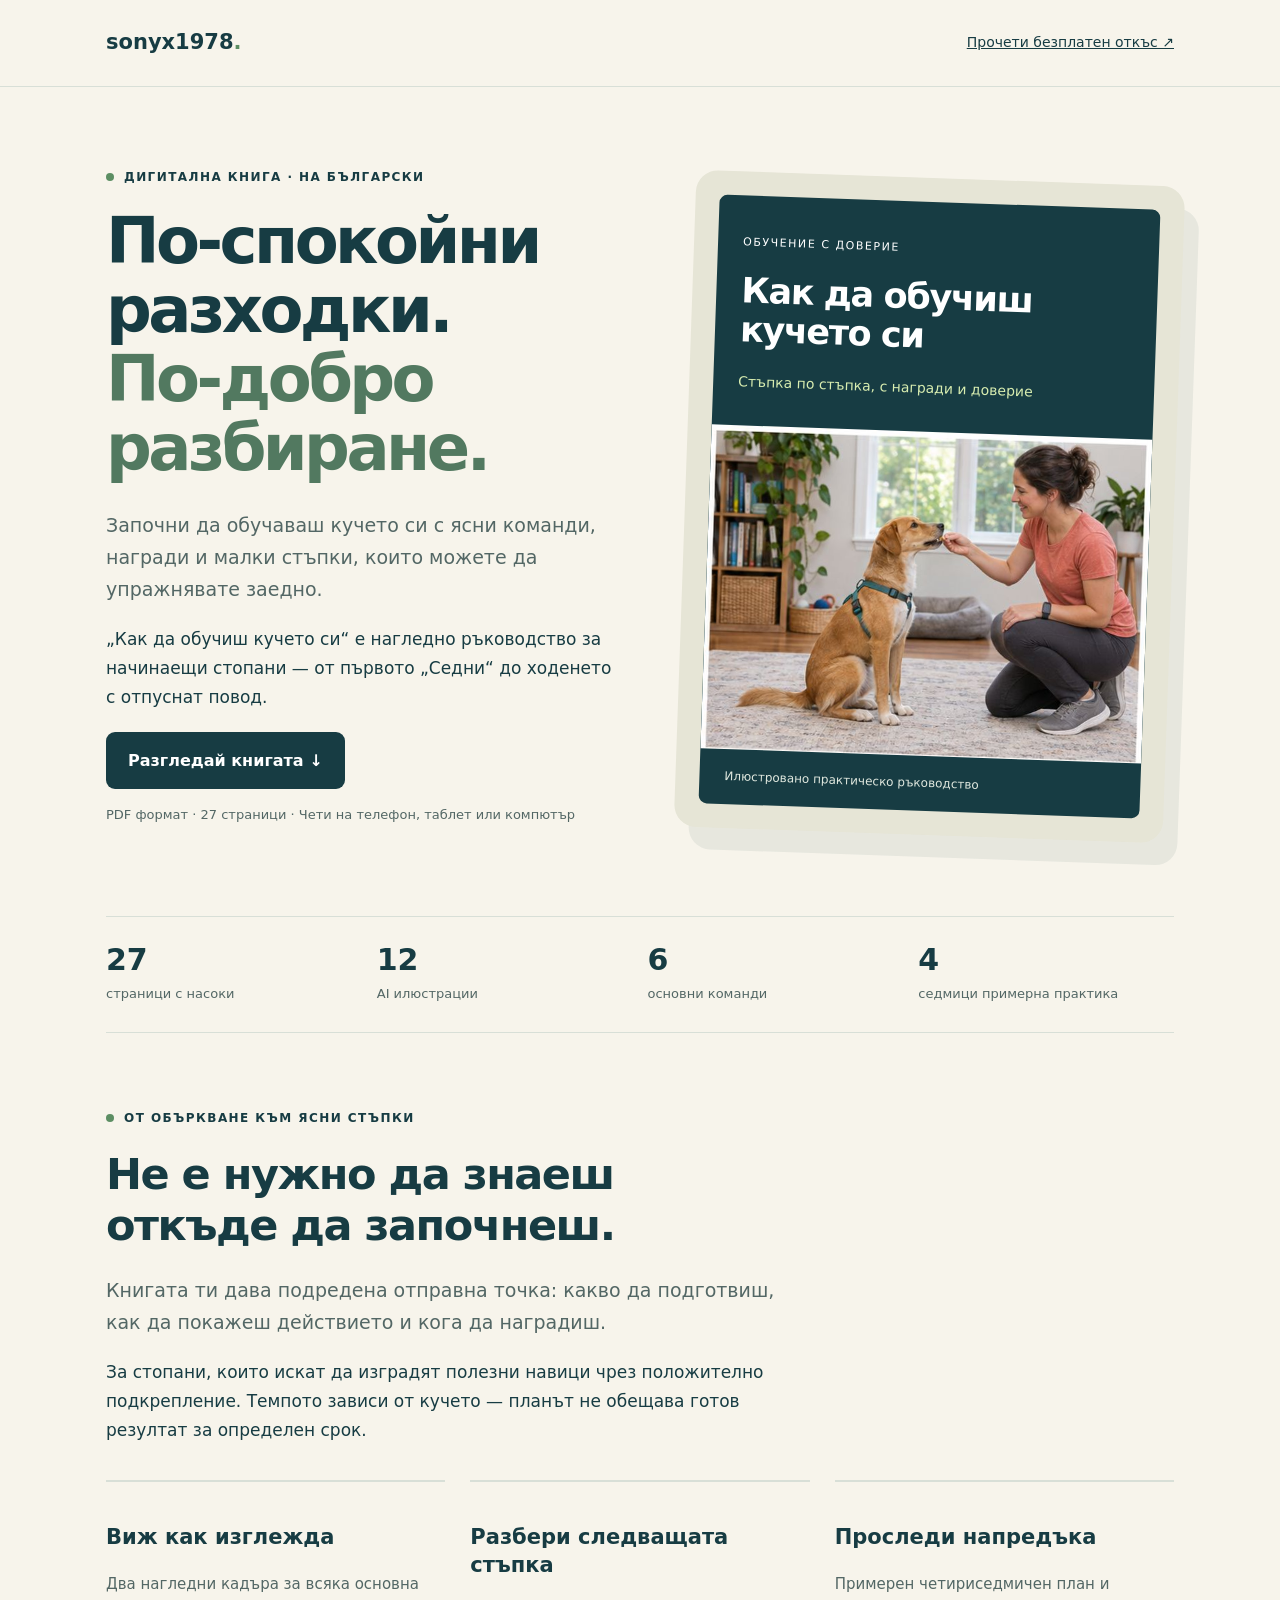
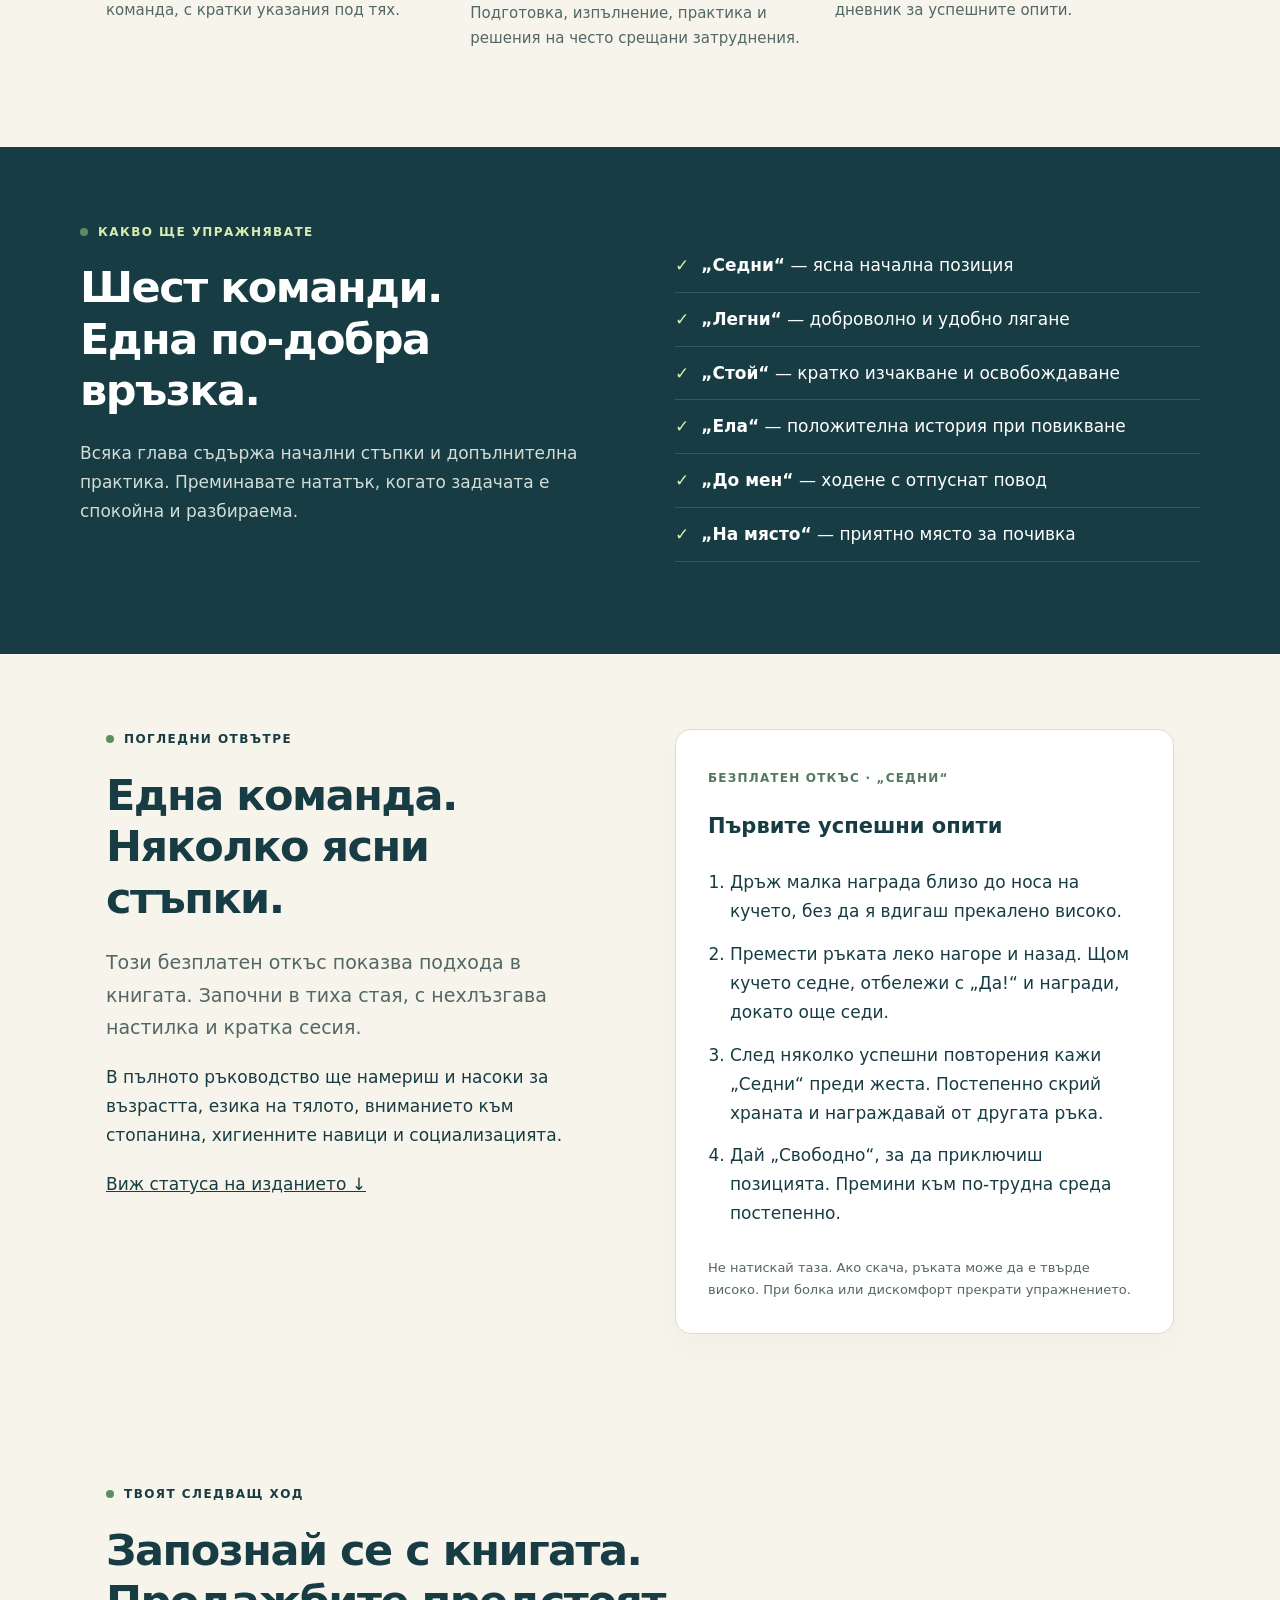
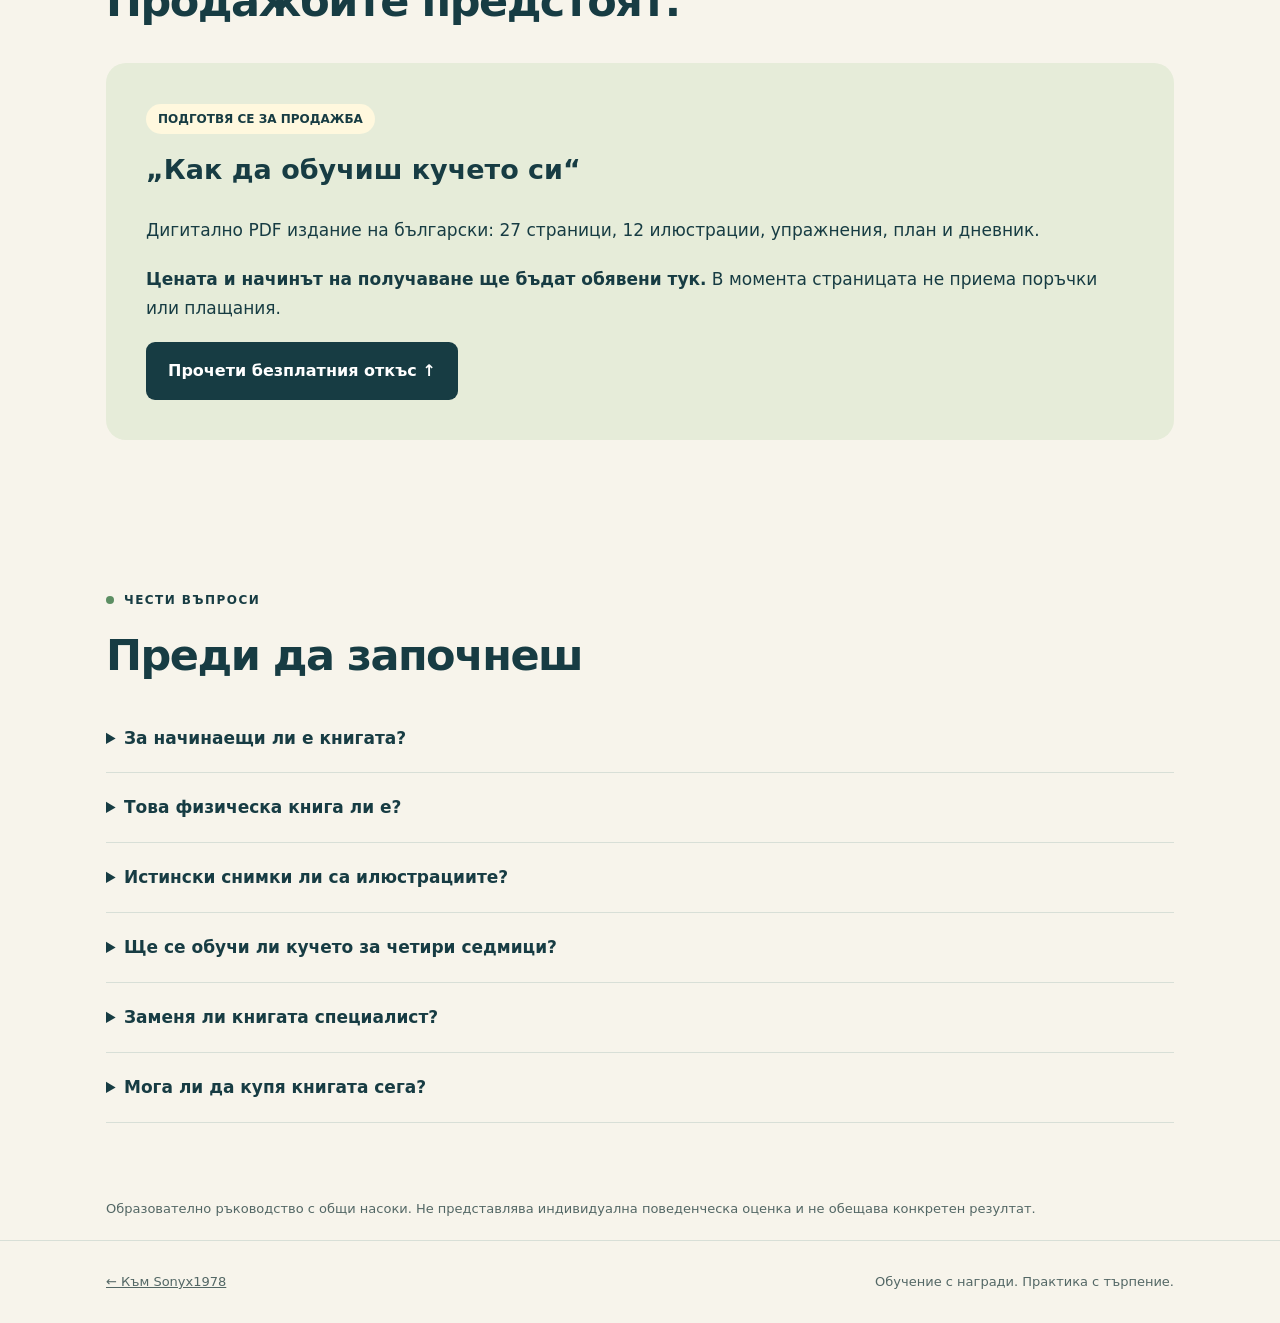
==== kniga-kuche.html @ 581e30d5 "Add illustrated dog-training book landing page with free excerpt" ====
<!doctype html>
<html lang="bg"><head><meta charset="utf-8"><meta name="viewport" content="width=device-width,initial-scale=1"><title>Как да обучиш кучето си | Sonyx1978</title><meta name="description" content="Илюстрована дигитална книга на български: 6 основни команди, 12 нагледни илюстрации и план за практика. Разгледай безплатен откъс."><meta name="theme-color" content="#173c43"><link rel="icon" href="./favicon.svg"><style>
:root{--ink:#173c43;--paper:#f7f4eb;--muted:#536765;--line:#d8dfd7;--accent:#d8edb0}*{box-sizing:border-box}html{scroll-behavior:smooth;scroll-padding-top:30px}body{margin:0;background:var(--paper);color:var(--ink);font:17px/1.7 system-ui,-apple-system,sans-serif}a{color:inherit}.wrap{max-width:1120px;margin:auto;padding:0 26px}header{padding:25px 0;border-bottom:1px solid var(--line)}nav{display:flex;align-items:center;justify-content:space-between;gap:20px}.brand{text-decoration:none;font-weight:800;font-size:21px}.navlink{font-size:14px}.hero{display:grid;grid-template-columns:1.05fr 1fr;align-items:center;gap:65px;padding:80px 0 70px}.eyebrow{font-size:12px;font-weight:750;letter-spacing:.12em;text-transform:uppercase}.eyebrow:before{content:'';display:inline-block;background:#5c8e63;width:8px;height:8px;border-radius:50%;margin-right:10px}h1{font-size:clamp(40px,5.4vw,64px);line-height:1.08;letter-spacing:-.055em;margin:20px 0 25px}h1 em{font-style:normal;color:#527960}h2{font-size:clamp(29px,3.5vw,43px);line-height:1.2;letter-spacing:-.035em;margin:12px 0 22px}h3{font-size:21px;line-height:1.35}p{margin:0 0 20px}.lead{font-size:19px;color:var(--muted)}.button{display:inline-flex;padding:15px 22px;background:var(--ink);color:white;border-radius:9px;font-weight:700;text-decoration:none;border:0;font-size:16px;cursor:pointer}.button:focus-visible,a:focus-visible,summary:focus-visible{outline:3px solid #d99d47;outline-offset:5px}.quiet{font-size:13px;color:var(--muted);margin-top:15px}.book{background:#e6e5d6;padding:24px;border-radius:22px;transform:rotate(2deg);box-shadow:15px 22px 0 #173c4312}.book-inner{border-radius:8px;overflow:hidden;background:#173c43;color:white}.cover-top{padding:30px 25px}.cover-top span{font-size:11px;letter-spacing:.14em}.cover-top strong{display:block;font-size:35px;letter-spacing:-.04em;line-height:1.12;margin:17px 0}.cover-top small{color:#d8edb0;font-size:14px}.book img{display:block;width:100%;height:auto}.cover-bottom{padding:17px 25px;font-size:12px;color:#e0e8df}.stats{display:grid;grid-template-columns:repeat(4,1fr);border-top:1px solid var(--line);border-bottom:1px solid var(--line);padding:25px 0;gap:15px}.stats strong{font-size:30px;display:block;line-height:1.2}.stats span{font-size:13px;color:var(--muted)}section.content{padding:75px 0}.intro{max-width:700px}.grid{display:grid;grid-template-columns:repeat(3,1fr);gap:25px;margin-top:35px}.item{border-top:2px solid var(--line);padding-top:20px}.item small{font-size:12px;color:#527960}.item p{font-size:15px;color:var(--muted)}.dark{background:var(--ink);color:white}.dark .eyebrow{color:var(--accent)}.dark p{color:#d2ddd7}.split{display:grid;grid-template-columns:1fr 1fr;gap:70px;align-items:start}.check{list-style:none;padding:0}.check li{padding:12px 0;border-bottom:1px solid #ffffff25}.check li:before{content:'✓';margin-right:12px;color:var(--accent)}.excerpt{background:white;border:1px solid var(--line);border-radius:16px;padding:32px;box-shadow:0 15px 35px #173c4308}.excerpt .label{color:#527960;font-size:12px;letter-spacing:.1em;font-weight:750}.excerpt ol{padding-left:22px}.excerpt li{padding:7px 0}.excerpt footer{font-size:13px;color:var(--muted);margin-top:22px}.purchase{background:#e6ecd9;border-radius:20px;padding:40px;margin-top:35px}.purchase h3{font-size:27px;margin-top:0}.status{display:inline-block;background:#fff8de;padding:5px 12px;border-radius:99px;font-size:12px;font-weight:700;margin-bottom:18px}.faq details{padding:20px 0;border-bottom:1px solid var(--line)}summary{cursor:pointer;font-weight:700}.faq details p{margin-top:15px;font-size:15px;color:var(--muted)}.sitefooter{padding:30px 0;border-top:1px solid var(--line);font-size:13px;color:var(--muted)}.sitefooter div{display:flex;justify-content:space-between;gap:24px}.note{font-size:13px;color:var(--muted)}@media(max-width:760px){.hero{grid-template-columns:1fr;padding:45px 0;gap:40px}.book{max-width:440px;margin:auto;transform:none}.stats{grid-template-columns:repeat(2,1fr);row-gap:25px}.grid{grid-template-columns:1fr 1fr}.split{grid-template-columns:1fr;gap:30px}section.content{padding:48px 0}.purchase,.excerpt{padding:25px}.sitefooter div{display:block}.navlink{font-size:12px}}@media(max-width:420px){.grid{grid-template-columns:1fr}.wrap{padding:0 20px}}@media(prefers-reduced-motion:reduce){html{scroll-behavior:auto}}
</style></head><body><header><nav class="wrap"><a class="brand" href="./">sonyx1978<span style="color:#5c8e63">.</span></a><a class="navlink" href="#otkas">Прочети безплатен откъс ↗</a></nav></header>
<main><div class="wrap"><section class="hero"><div><p class="eyebrow">Дигитална книга · на български</p><h1>По-спокойни разходки.<br><em>По-добро разбиране.</em></h1><p class="lead">Започни да обучаваш кучето си с ясни команди, награди и малки стъпки, които можете да упражнявате заедно.</p><p>„Как да обучиш кучето си“ е нагледно ръководство за начинаещи стопани — от първото „Седни“ до ходенето с отпуснат повод.</p><a class="button" href="#otkas">Разгледай книгата ↓</a><p class="quiet">PDF формат · 27 страници · Чети на телефон, таблет или компютър</p></div><div class="book"><div class="book-inner"><div class="cover-top"><span>ОБУЧЕНИЕ С ДОВЕРИЕ</span><strong>Как да обучиш<br>кучето си</strong><small>Стъпка по стъпка, с награди и доверие</small></div><img src="[data-uri]" alt="Фотореалистична AI илюстрация: стопанка награждава спокойно седнало куче" width="640" height="470"><div class="cover-bottom">Илюстровано практическо ръководство</div></div></div></section>
<div class="stats" aria-label="Какво съдържа книгата"><div><strong>27</strong><span>страници с насоки</span></div><div><strong>12</strong><span>AI илюстрации</span></div><div><strong>6</strong><span>основни команди</span></div><div><strong>4</strong><span>седмици примерна практика</span></div></div>
<section class="content"><div class="intro"><p class="eyebrow">От объркване към ясни стъпки</p><h2>Не е нужно да знаеш<br>откъде да започнеш.</h2><p class="lead">Книгата ти дава подредена отправна точка: какво да подготвиш, как да покажеш действието и кога да наградиш.</p><p>За стопани, които искат да изградят полезни навици чрез положително подкрепление. Темпото зависи от кучето — планът не обещава готов резултат за определен срок.</p></div><div class="grid"><div class="item"><h3>Виж как изглежда</h3><p>Два нагледни кадъра за всяка основна команда, с кратки указания под тях.</p></div><div class="item"><h3>Разбери следващата стъпка</h3><p>Подготовка, изпълнение, практика и решения на често срещани затруднения.</p></div><div class="item"><h3>Проследи напредъка</h3><p>Примерен четириседмичен план и дневник за успешните опити.</p></div></div></section></div>
<div class="dark"><section class="content wrap split"><div><p class="eyebrow">Какво ще упражнявате</p><h2>Шест команди.<br>Една по-добра връзка.</h2><p>Всяка глава съдържа начални стъпки и допълнителна практика. Преминавате нататък, когато задачата е спокойна и разбираема.</p></div><ul class="check"><li><strong>„Седни“</strong> — ясна начална позиция</li><li><strong>„Легни“</strong> — доброволно и удобно лягане</li><li><strong>„Стой“</strong> — кратко изчакване и освобождаване</li><li><strong>„Ела“</strong> — положителна история при повикване</li><li><strong>„До мен“</strong> — ходене с отпуснат повод</li><li><strong>„На място“</strong> — приятно място за почивка</li></ul></section></div>
<div class="wrap"><section class="content split" id="otkas"><div><p class="eyebrow">Погледни отвътре</p><h2>Една команда.<br>Няколко ясни стъпки.</h2><p class="lead">Този безплатен откъс показва подхода в книгата. Започни в тиха стая, с нехлъзгава настилка и кратка сесия.</p><p>В пълното ръководство ще намериш и насоки за възрастта, езика на тялото, вниманието към стопанина, хигиенните навици и социализацията.</p><a href="#poluchavane">Виж статуса на изданието ↓</a></div><article class="excerpt"><span class="label">БЕЗПЛАТЕН ОТКЪС · „СЕДНИ“</span><h3>Първите успешни опити</h3><ol><li>Дръж малка награда близо до носа на кучето, без да я вдигаш прекалено високо.</li><li>Премести ръката леко нагоре и назад. Щом кучето седне, отбележи с „Да!“ и награди, докато още седи.</li><li>След няколко успешни повторения кажи „Седни“ преди жеста. Постепенно скрий храната и награждавай от другата ръка.</li><li>Дай „Свободно“, за да приключиш позицията. Премини към по-трудна среда постепенно.</li></ol><footer>Не натискай таза. Ако скача, ръката може да е твърде високо. При болка или дискомфорт прекрати упражнението.</footer></article></section>
<section class="content" id="poluchavane"><p class="eyebrow">Твоят следващ ход</p><h2>Запознай се с книгата.<br>Продажбите предстоят.</h2><div class="purchase"><span class="status">ПОДГОТВЯ СЕ ЗА ПРОДАЖБА</span><h3>„Как да обучиш кучето си“</h3><p>Дигитално PDF издание на български: 27 страници, 12 илюстрации, упражнения, план и дневник.</p><p><strong>Цената и начинът на получаване ще бъдат обявени тук.</strong> В момента страницата не приема поръчки или плащания.</p><a class="button" href="#otkas">Прочети безплатния откъс ↑</a></div></section>
<section class="content faq"><p class="eyebrow">Чести въпроси</p><h2>Преди да започнеш</h2><details><summary>За начинаещи ли е книгата?</summary><p>Да. Обясненията започват с подготовката, наградите и кратките сесии. Има насоки за кученца, подрастващи, възрастни и по-възрастни кучета.</p></details><details><summary>Това физическа книга ли е?</summary><p>Не. Изданието е дигитален PDF файл, който може да се чете на телефон, таблет или компютър. Не се изпраща печатно копие.</p></details><details><summary>Истински снимки ли са илюстрациите?</summary><p>Илюстрациите са фотореалистични изображения, създадени с AI. Те показват примерни позиции; последователността на упражненията е описана в текста.</p></details><details><summary>Ще се обучи ли кучето за четири седмици?</summary><p>Не може да се гарантира срок. Четириседмичният план е примерна организация на практиката. Напредъкът зависи от кучето, средата и последователността на упражненията.</p></details><details><summary>Заменя ли книгата специалист?</summary><p>Не. При болка, хапане, силен страх, паника или внезапна промяна в поведението потърси ветеринарен лекар и квалифициран специалист, който работи с награди.</p></details><details><summary>Мога ли да купя книгата сега?</summary><p>Все още не. Цената, плащането и получаването на файла се подготвят. Тук няма активен платежен формуляр.</p></details></section><p class="note">Образователно ръководство с общи насоки. Не представлява индивидуална поведенческа оценка и не обещава конкретен резултат.</p></div></main>
<footer class="sitefooter"><div class="wrap"><a href="./">← Към Sonyx1978</a><span>Обучение с награди. Практика с търпение.</span></div></footer></body></html>
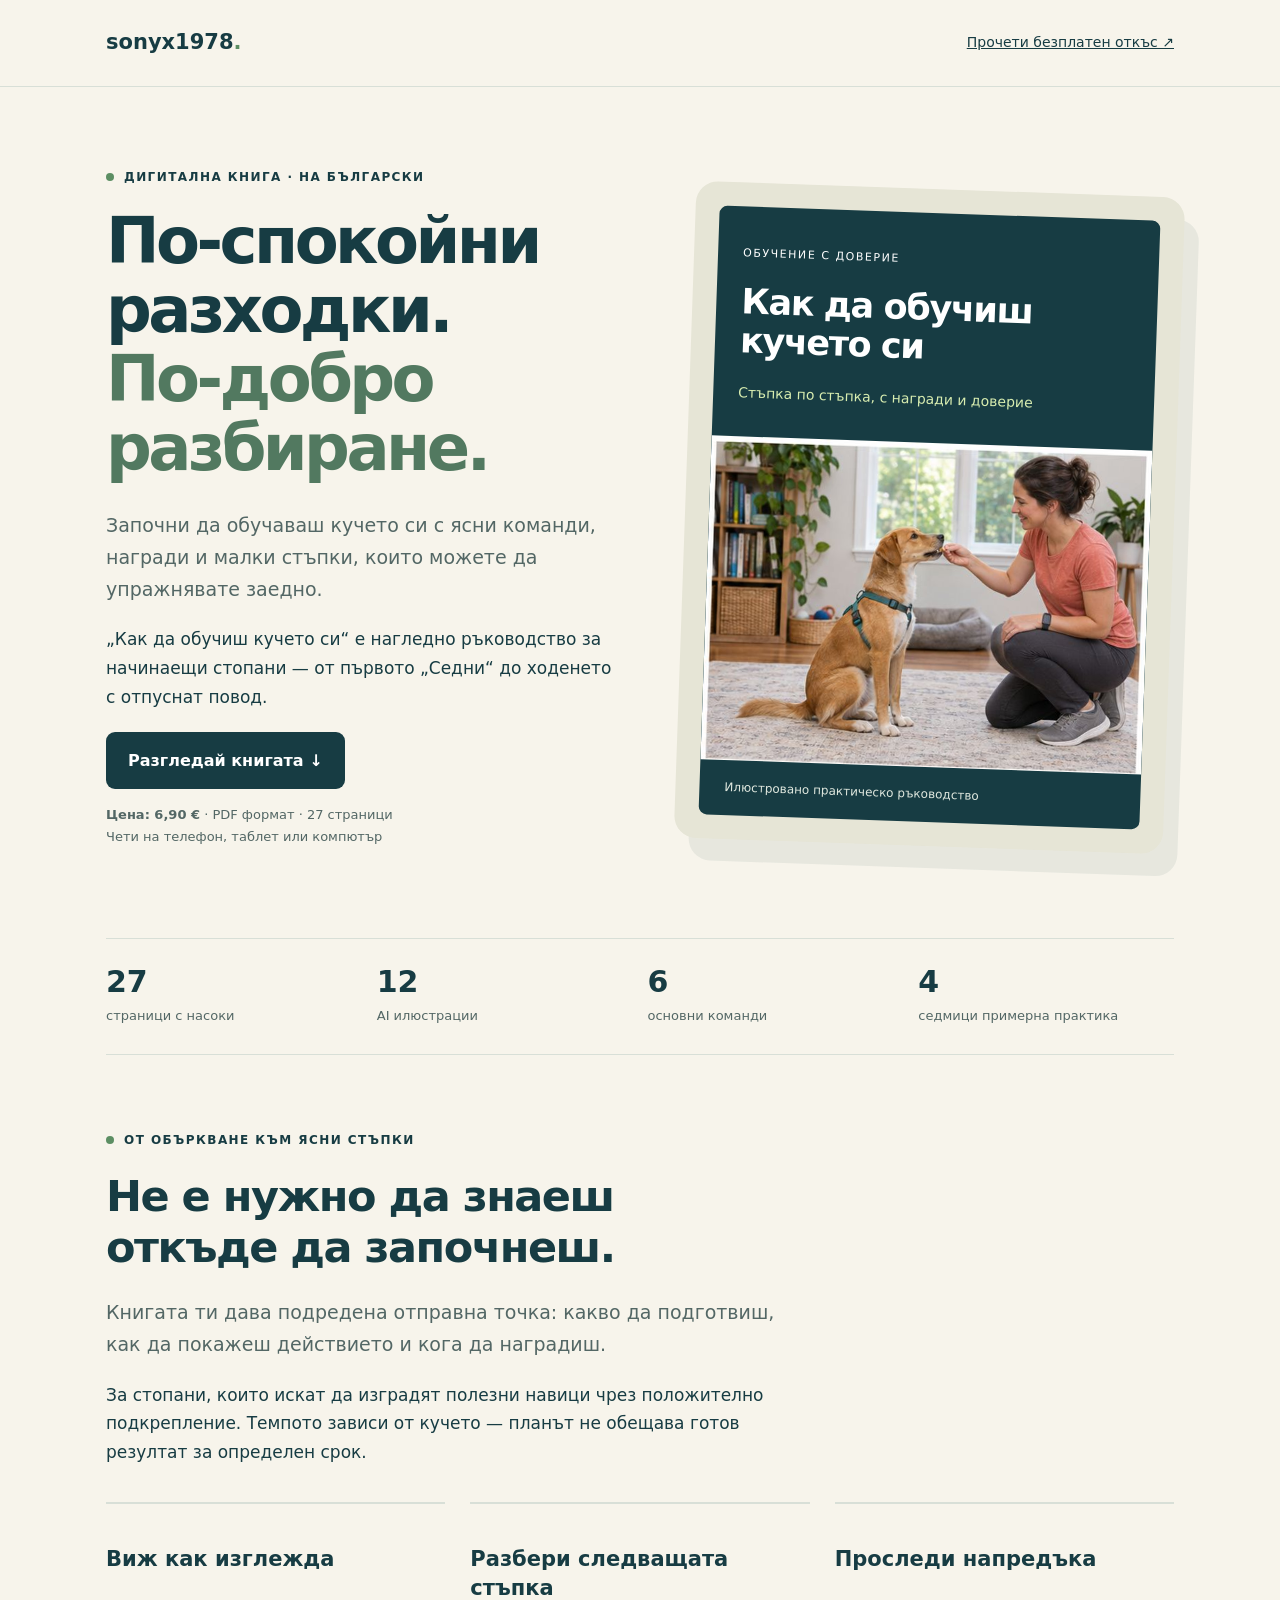
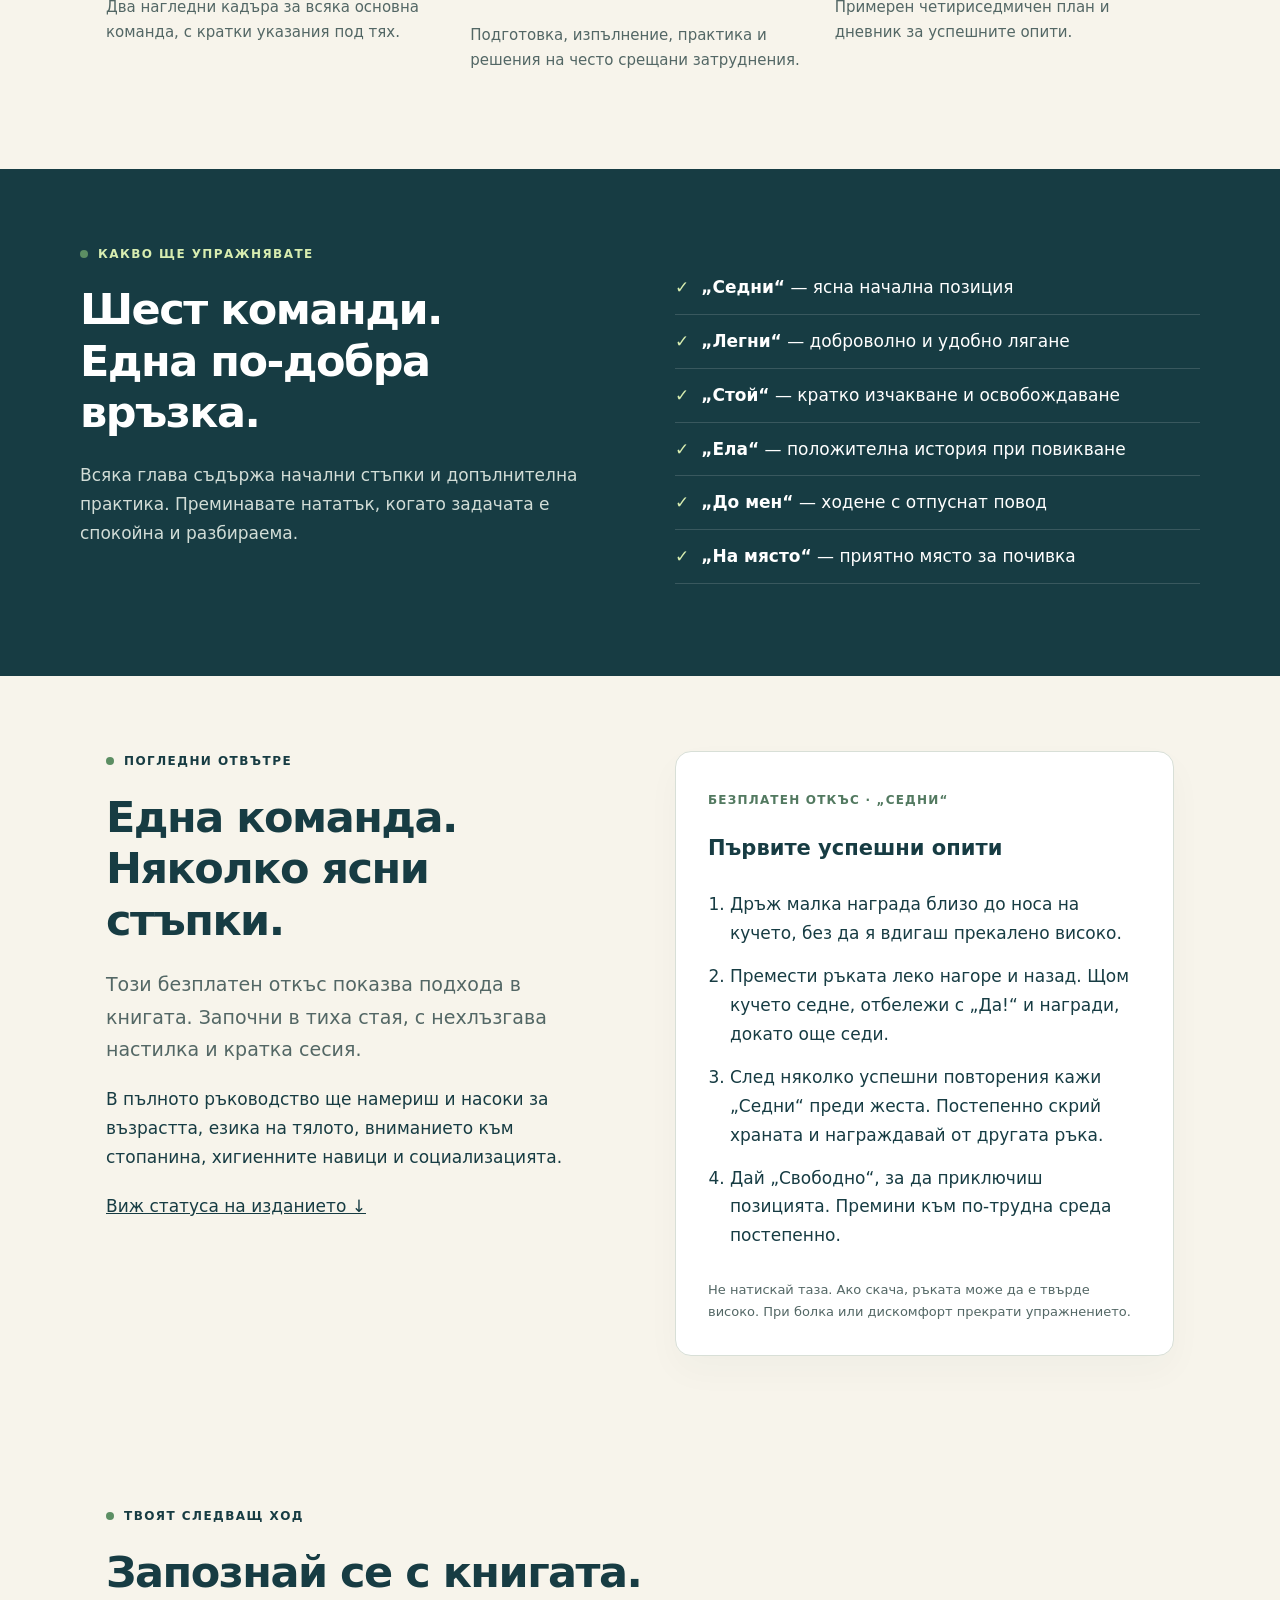
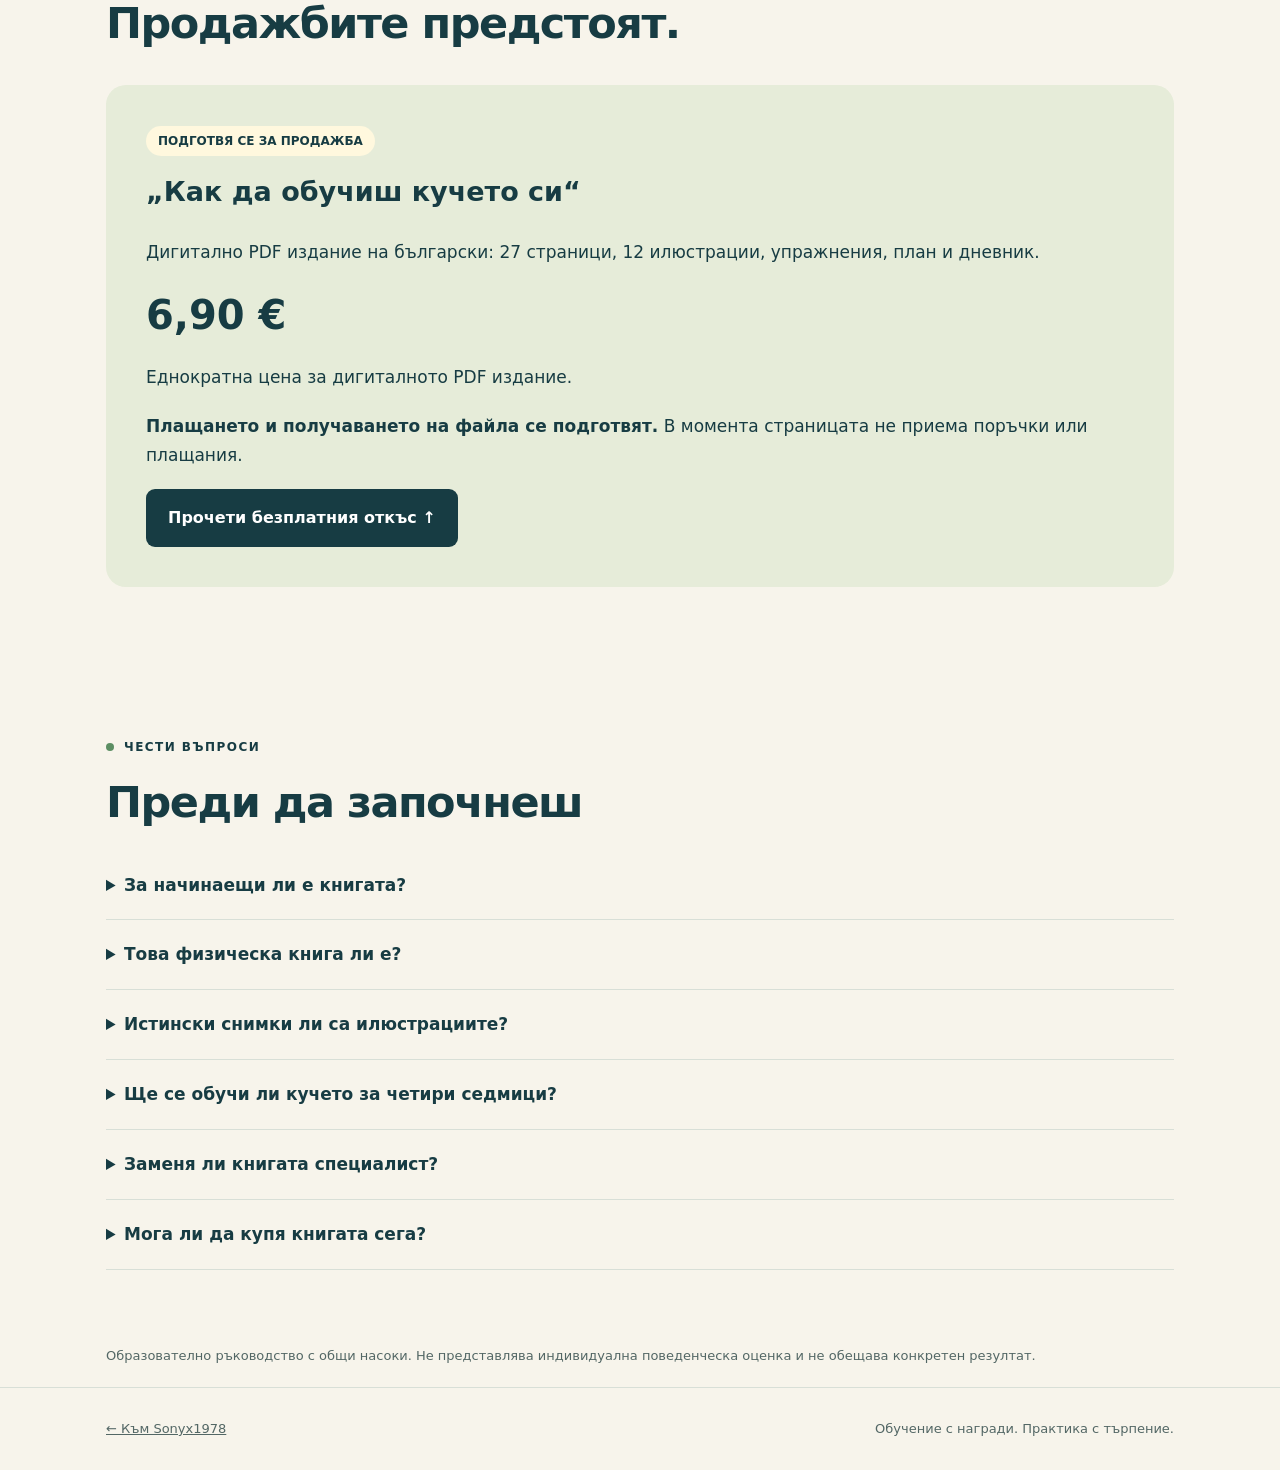
==== commit 4ea19ee8: "Set dog-training ebook price to EUR 6.90; keep checkout pending" ====
--- a/kniga-kuche.html
+++ b/kniga-kuche.html
@@ -2,11 +2,11 @@
 <html lang="bg"><head><meta charset="utf-8"><meta name="viewport" content="width=device-width,initial-scale=1"><title>Как да обучиш кучето си | Sonyx1978</title><meta name="description" content="Илюстрована дигитална книга на български: 6 основни команди, 12 нагледни илюстрации и план за практика. Разгледай безплатен откъс."><meta name="theme-color" content="#173c43"><link rel="icon" href="./favicon.svg"><style>
 :root{--ink:#173c43;--paper:#f7f4eb;--muted:#536765;--line:#d8dfd7;--accent:#d8edb0}*{box-sizing:border-box}html{scroll-behavior:smooth;scroll-padding-top:30px}body{margin:0;background:var(--paper);color:var(--ink);font:17px/1.7 system-ui,-apple-system,sans-serif}a{color:inherit}.wrap{max-width:1120px;margin:auto;padding:0 26px}header{padding:25px 0;border-bottom:1px solid var(--line)}nav{display:flex;align-items:center;justify-content:space-between;gap:20px}.brand{text-decoration:none;font-weight:800;font-size:21px}.navlink{font-size:14px}.hero{display:grid;grid-template-columns:1.05fr 1fr;align-items:center;gap:65px;padding:80px 0 70px}.eyebrow{font-size:12px;font-weight:750;letter-spacing:.12em;text-transform:uppercase}.eyebrow:before{content:'';display:inline-block;background:#5c8e63;width:8px;height:8px;border-radius:50%;margin-right:10px}h1{font-size:clamp(40px,5.4vw,64px);line-height:1.08;letter-spacing:-.055em;margin:20px 0 25px}h1 em{font-style:normal;color:#527960}h2{font-size:clamp(29px,3.5vw,43px);line-height:1.2;letter-spacing:-.035em;margin:12px 0 22px}h3{font-size:21px;line-height:1.35}p{margin:0 0 20px}.lead{font-size:19px;color:var(--muted)}.button{display:inline-flex;padding:15px 22px;background:var(--ink);color:white;border-radius:9px;font-weight:700;text-decoration:none;border:0;font-size:16px;cursor:pointer}.button:focus-visible,a:focus-visible,summary:focus-visible{outline:3px solid #d99d47;outline-offset:5px}.quiet{font-size:13px;color:var(--muted);margin-top:15px}.book{background:#e6e5d6;padding:24px;border-radius:22px;transform:rotate(2deg);box-shadow:15px 22px 0 #173c4312}.book-inner{border-radius:8px;overflow:hidden;background:#173c43;color:white}.cover-top{padding:30px 25px}.cover-top span{font-size:11px;letter-spacing:.14em}.cover-top strong{display:block;font-size:35px;letter-spacing:-.04em;line-height:1.12;margin:17px 0}.cover-top small{color:#d8edb0;font-size:14px}.book img{display:block;width:100%;height:auto}.cover-bottom{padding:17px 25px;font-size:12px;color:#e0e8df}.stats{display:grid;grid-template-columns:repeat(4,1fr);border-top:1px solid var(--line);border-bottom:1px solid var(--line);padding:25px 0;gap:15px}.stats strong{font-size:30px;display:block;line-height:1.2}.stats span{font-size:13px;color:var(--muted)}section.content{padding:75px 0}.intro{max-width:700px}.grid{display:grid;grid-template-columns:repeat(3,1fr);gap:25px;margin-top:35px}.item{border-top:2px solid var(--line);padding-top:20px}.item small{font-size:12px;color:#527960}.item p{font-size:15px;color:var(--muted)}.dark{background:var(--ink);color:white}.dark .eyebrow{color:var(--accent)}.dark p{color:#d2ddd7}.split{display:grid;grid-template-columns:1fr 1fr;gap:70px;align-items:start}.check{list-style:none;padding:0}.check li{padding:12px 0;border-bottom:1px solid #ffffff25}.check li:before{content:'✓';margin-right:12px;color:var(--accent)}.excerpt{background:white;border:1px solid var(--line);border-radius:16px;padding:32px;box-shadow:0 15px 35px #173c4308}.excerpt .label{color:#527960;font-size:12px;letter-spacing:.1em;font-weight:750}.excerpt ol{padding-left:22px}.excerpt li{padding:7px 0}.excerpt footer{font-size:13px;color:var(--muted);margin-top:22px}.purchase{background:#e6ecd9;border-radius:20px;padding:40px;margin-top:35px}.purchase h3{font-size:27px;margin-top:0}.status{display:inline-block;background:#fff8de;padding:5px 12px;border-radius:99px;font-size:12px;font-weight:700;margin-bottom:18px}.faq details{padding:20px 0;border-bottom:1px solid var(--line)}summary{cursor:pointer;font-weight:700}.faq details p{margin-top:15px;font-size:15px;color:var(--muted)}.sitefooter{padding:30px 0;border-top:1px solid var(--line);font-size:13px;color:var(--muted)}.sitefooter div{display:flex;justify-content:space-between;gap:24px}.note{font-size:13px;color:var(--muted)}@media(max-width:760px){.hero{grid-template-columns:1fr;padding:45px 0;gap:40px}.book{max-width:440px;margin:auto;transform:none}.stats{grid-template-columns:repeat(2,1fr);row-gap:25px}.grid{grid-template-columns:1fr 1fr}.split{grid-template-columns:1fr;gap:30px}section.content{padding:48px 0}.purchase,.excerpt{padding:25px}.sitefooter div{display:block}.navlink{font-size:12px}}@media(max-width:420px){.grid{grid-template-columns:1fr}.wrap{padding:0 20px}}@media(prefers-reduced-motion:reduce){html{scroll-behavior:auto}}
 </style></head><body><header><nav class="wrap"><a class="brand" href="./">sonyx1978<span style="color:#5c8e63">.</span></a><a class="navlink" href="#otkas">Прочети безплатен откъс ↗</a></nav></header>
-<main><div class="wrap"><section class="hero"><div><p class="eyebrow">Дигитална книга · на български</p><h1>По-спокойни разходки.<br><em>По-добро разбиране.</em></h1><p class="lead">Започни да обучаваш кучето си с ясни команди, награди и малки стъпки, които можете да упражнявате заедно.</p><p>„Как да обучиш кучето си“ е нагледно ръководство за начинаещи стопани — от първото „Седни“ до ходенето с отпуснат повод.</p><a class="button" href="#otkas">Разгледай книгата ↓</a><p class="quiet">PDF формат · 27 страници · Чети на телефон, таблет или компютър</p></div><div class="book"><div class="book-inner"><div class="cover-top"><span>ОБУЧЕНИЕ С ДОВЕРИЕ</span><strong>Как да обучиш<br>кучето си</strong><small>Стъпка по стъпка, с награди и доверие</small></div><img src="[data-uri]" alt="Фотореалистична AI илюстрация: стопанка награждава спокойно седнало куче" width="640" height="470"><div class="cover-bottom">Илюстровано практическо ръководство</div></div></div></section>
+<main><div class="wrap"><section class="hero"><div><p class="eyebrow">Дигитална книга · на български</p><h1>По-спокойни разходки.<br><em>По-добро разбиране.</em></h1><p class="lead">Започни да обучаваш кучето си с ясни команди, награди и малки стъпки, които можете да упражнявате заедно.</p><p>„Как да обучиш кучето си“ е нагледно ръководство за начинаещи стопани — от първото „Седни“ до ходенето с отпуснат повод.</p><a class="button" href="#otkas">Разгледай книгата ↓</a><p class="quiet"><strong>Цена: 6,90 €</strong> · PDF формат · 27 страници<br>Чети на телефон, таблет или компютър</p></div><div class="book"><div class="book-inner"><div class="cover-top"><span>ОБУЧЕНИЕ С ДОВЕРИЕ</span><strong>Как да обучиш<br>кучето си</strong><small>Стъпка по стъпка, с награди и доверие</small></div><img src="[data-uri]" alt="Фотореалистична AI илюстрация: стопанка награждава спокойно седнало куче" width="640" height="470"><div class="cover-bottom">Илюстровано практическо ръководство</div></div></div></section>
 <div class="stats" aria-label="Какво съдържа книгата"><div><strong>27</strong><span>страници с насоки</span></div><div><strong>12</strong><span>AI илюстрации</span></div><div><strong>6</strong><span>основни команди</span></div><div><strong>4</strong><span>седмици примерна практика</span></div></div>
 <section class="content"><div class="intro"><p class="eyebrow">От объркване към ясни стъпки</p><h2>Не е нужно да знаеш<br>откъде да започнеш.</h2><p class="lead">Книгата ти дава подредена отправна точка: какво да подготвиш, как да покажеш действието и кога да наградиш.</p><p>За стопани, които искат да изградят полезни навици чрез положително подкрепление. Темпото зависи от кучето — планът не обещава готов резултат за определен срок.</p></div><div class="grid"><div class="item"><h3>Виж как изглежда</h3><p>Два нагледни кадъра за всяка основна команда, с кратки указания под тях.</p></div><div class="item"><h3>Разбери следващата стъпка</h3><p>Подготовка, изпълнение, практика и решения на често срещани затруднения.</p></div><div class="item"><h3>Проследи напредъка</h3><p>Примерен четириседмичен план и дневник за успешните опити.</p></div></div></section></div>
 <div class="dark"><section class="content wrap split"><div><p class="eyebrow">Какво ще упражнявате</p><h2>Шест команди.<br>Една по-добра връзка.</h2><p>Всяка глава съдържа начални стъпки и допълнителна практика. Преминавате нататък, когато задачата е спокойна и разбираема.</p></div><ul class="check"><li><strong>„Седни“</strong> — ясна начална позиция</li><li><strong>„Легни“</strong> — доброволно и удобно лягане</li><li><strong>„Стой“</strong> — кратко изчакване и освобождаване</li><li><strong>„Ела“</strong> — положителна история при повикване</li><li><strong>„До мен“</strong> — ходене с отпуснат повод</li><li><strong>„На място“</strong> — приятно място за почивка</li></ul></section></div>
 <div class="wrap"><section class="content split" id="otkas"><div><p class="eyebrow">Погледни отвътре</p><h2>Една команда.<br>Няколко ясни стъпки.</h2><p class="lead">Този безплатен откъс показва подхода в книгата. Започни в тиха стая, с нехлъзгава настилка и кратка сесия.</p><p>В пълното ръководство ще намериш и насоки за възрастта, езика на тялото, вниманието към стопанина, хигиенните навици и социализацията.</p><a href="#poluchavane">Виж статуса на изданието ↓</a></div><article class="excerpt"><span class="label">БЕЗПЛАТЕН ОТКЪС · „СЕДНИ“</span><h3>Първите успешни опити</h3><ol><li>Дръж малка награда близо до носа на кучето, без да я вдигаш прекалено високо.</li><li>Премести ръката леко нагоре и назад. Щом кучето седне, отбележи с „Да!“ и награди, докато още седи.</li><li>След няколко успешни повторения кажи „Седни“ преди жеста. Постепенно скрий храната и награждавай от другата ръка.</li><li>Дай „Свободно“, за да приключиш позицията. Премини към по-трудна среда постепенно.</li></ol><footer>Не натискай таза. Ако скача, ръката може да е твърде високо. При болка или дискомфорт прекрати упражнението.</footer></article></section>
-<section class="content" id="poluchavane"><p class="eyebrow">Твоят следващ ход</p><h2>Запознай се с книгата.<br>Продажбите предстоят.</h2><div class="purchase"><span class="status">ПОДГОТВЯ СЕ ЗА ПРОДАЖБА</span><h3>„Как да обучиш кучето си“</h3><p>Дигитално PDF издание на български: 27 страници, 12 илюстрации, упражнения, план и дневник.</p><p><strong>Цената и начинът на получаване ще бъдат обявени тук.</strong> В момента страницата не приема поръчки или плащания.</p><a class="button" href="#otkas">Прочети безплатния откъс ↑</a></div></section>
-<section class="content faq"><p class="eyebrow">Чести въпроси</p><h2>Преди да започнеш</h2><details><summary>За начинаещи ли е книгата?</summary><p>Да. Обясненията започват с подготовката, наградите и кратките сесии. Има насоки за кученца, подрастващи, възрастни и по-възрастни кучета.</p></details><details><summary>Това физическа книга ли е?</summary><p>Не. Изданието е дигитален PDF файл, който може да се чете на телефон, таблет или компютър. Не се изпраща печатно копие.</p></details><details><summary>Истински снимки ли са илюстрациите?</summary><p>Илюстрациите са фотореалистични изображения, създадени с AI. Те показват примерни позиции; последователността на упражненията е описана в текста.</p></details><details><summary>Ще се обучи ли кучето за четири седмици?</summary><p>Не може да се гарантира срок. Четириседмичният план е примерна организация на практиката. Напредъкът зависи от кучето, средата и последователността на упражненията.</p></details><details><summary>Заменя ли книгата специалист?</summary><p>Не. При болка, хапане, силен страх, паника или внезапна промяна в поведението потърси ветеринарен лекар и квалифициран специалист, който работи с награди.</p></details><details><summary>Мога ли да купя книгата сега?</summary><p>Все още не. Цената, плащането и получаването на файла се подготвят. Тук няма активен платежен формуляр.</p></details></section><p class="note">Образователно ръководство с общи насоки. Не представлява индивидуална поведенческа оценка и не обещава конкретен резултат.</p></div></main>
+<section class="content" id="poluchavane"><p class="eyebrow">Твоят следващ ход</p><h2>Запознай се с книгата.<br>Продажбите предстоят.</h2><div class="purchase"><span class="status">ПОДГОТВЯ СЕ ЗА ПРОДАЖБА</span><h3>„Как да обучиш кучето си“</h3><p>Дигитално PDF издание на български: 27 страници, 12 илюстрации, упражнения, план и дневник.</p><p style="font-size:40px;font-weight:800;line-height:1.2;margin:24px 0" aria-label="Цена 6 евро и 90 цента">6,90 €</p><p>Еднократна цена за дигиталното PDF издание.</p><p><strong>Плащането и получаването на файла се подготвят.</strong> В момента страницата не приема поръчки или плащания.</p><a class="button" href="#otkas">Прочети безплатния откъс ↑</a></div></section>
+<section class="content faq"><p class="eyebrow">Чести въпроси</p><h2>Преди да започнеш</h2><details><summary>За начинаещи ли е книгата?</summary><p>Да. Обясненията започват с подготовката, наградите и кратките сесии. Има насоки за кученца, подрастващи, възрастни и по-възрастни кучета.</p></details><details><summary>Това физическа книга ли е?</summary><p>Не. Изданието е дигитален PDF файл, който може да се чете на телефон, таблет или компютър. Не се изпраща печатно копие.</p></details><details><summary>Истински снимки ли са илюстрациите?</summary><p>Илюстрациите са фотореалистични изображения, създадени с AI. Те показват примерни позиции; последователността на упражненията е описана в текста.</p></details><details><summary>Ще се обучи ли кучето за четири седмици?</summary><p>Не може да се гарантира срок. Четириседмичният план е примерна организация на практиката. Напредъкът зависи от кучето, средата и последователността на упражненията.</p></details><details><summary>Заменя ли книгата специалист?</summary><p>Не. При болка, хапане, силен страх, паника или внезапна промяна в поведението потърси ветеринарен лекар и квалифициран специалист, който работи с награди.</p></details><details><summary>Мога ли да купя книгата сега?</summary><p>Все още не. Цената на дигиталната книга е 6,90 €. Плащането и получаването на файла се подготвят. Тук няма активен платежен формуляр.</p></details></section><p class="note">Образователно ръководство с общи насоки. Не представлява индивидуална поведенческа оценка и не обещава конкретен резултат.</p></div></main>
 <footer class="sitefooter"><div class="wrap"><a href="./">← Към Sonyx1978</a><span>Обучение с награди. Практика с търпение.</span></div></footer></body></html>
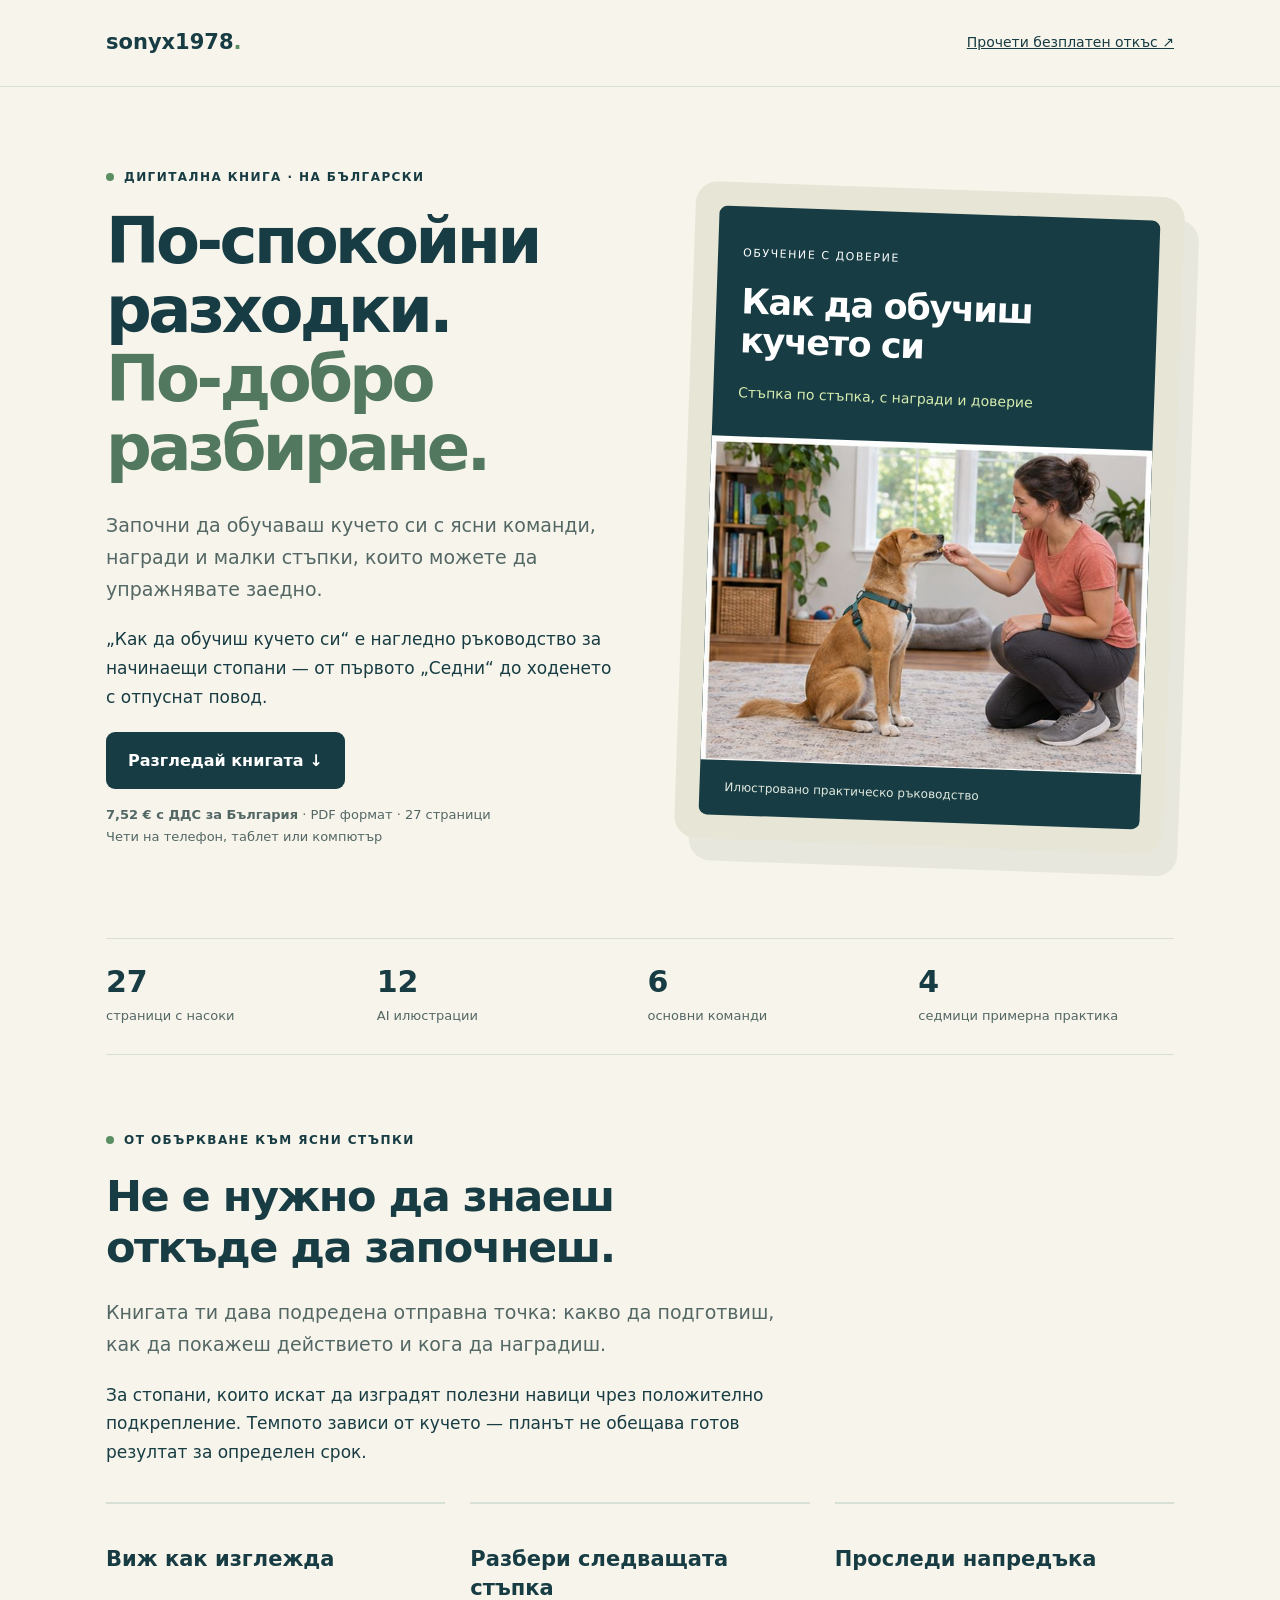
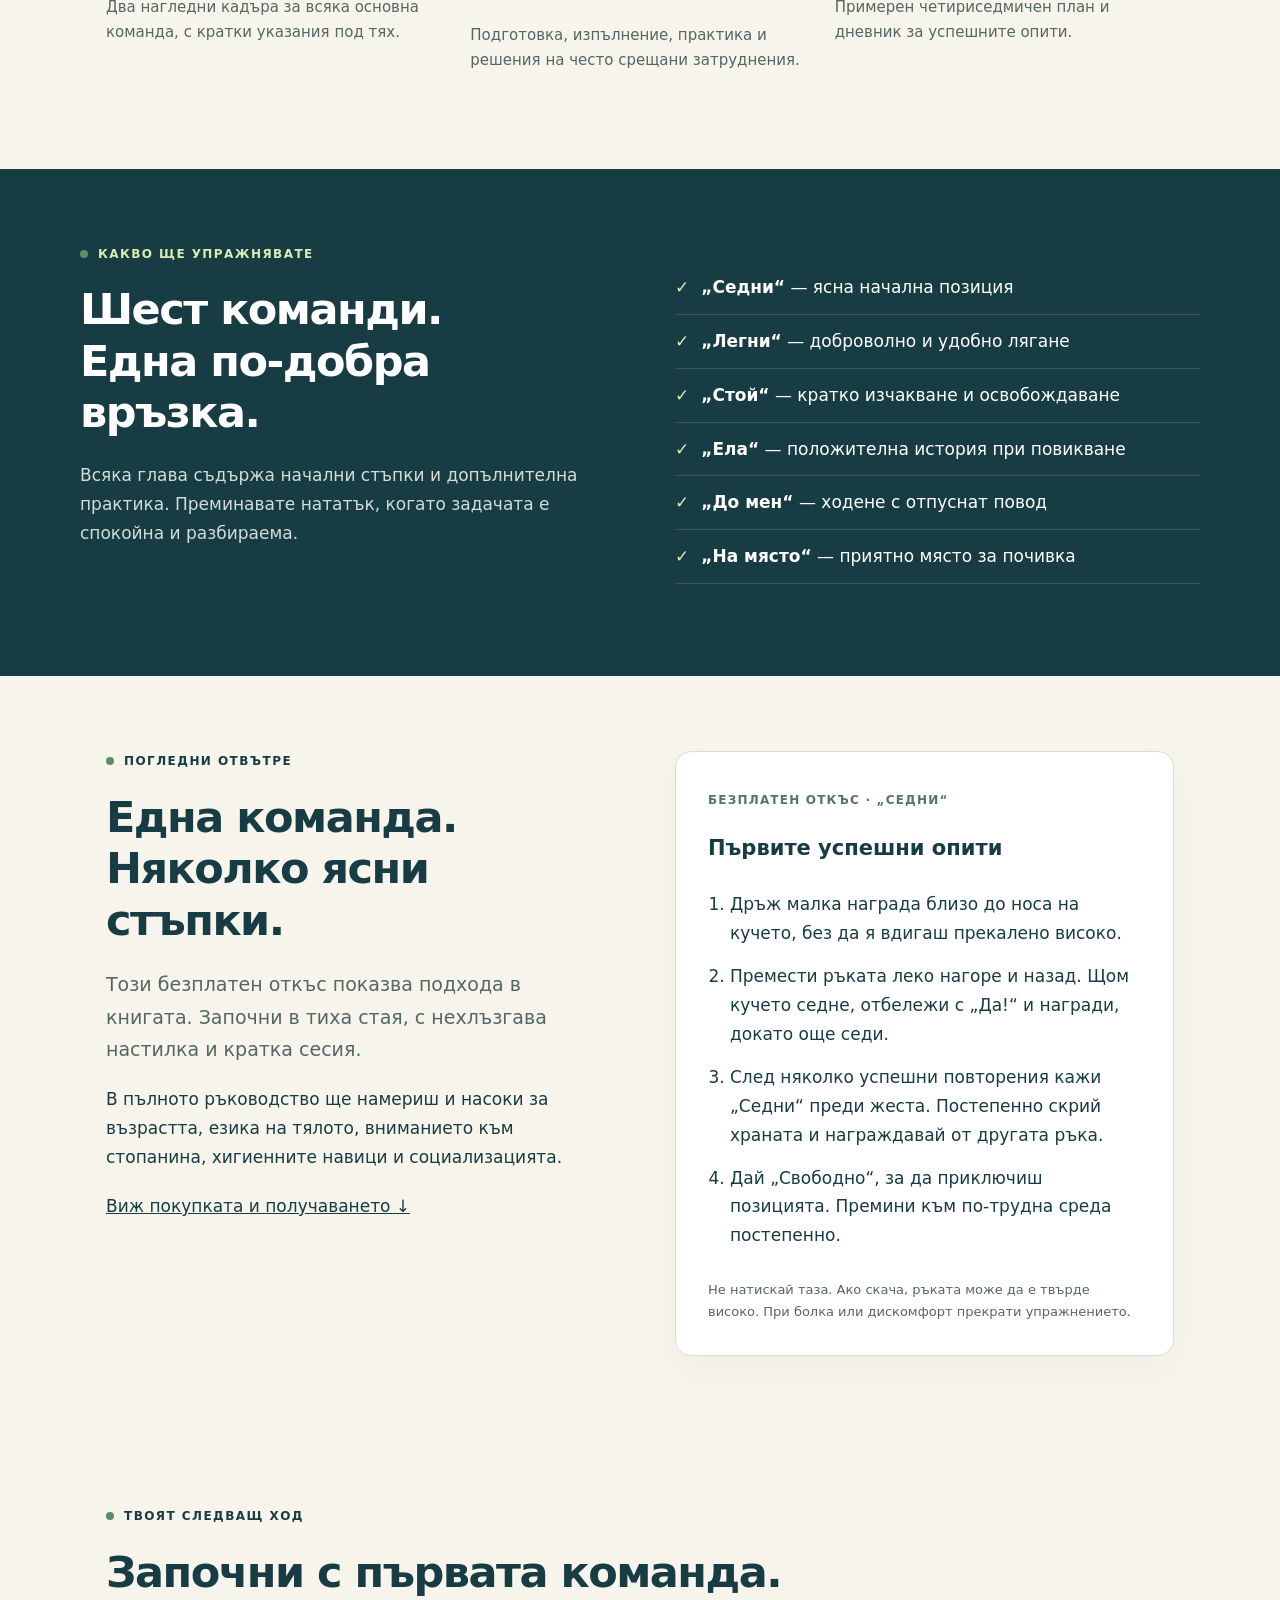
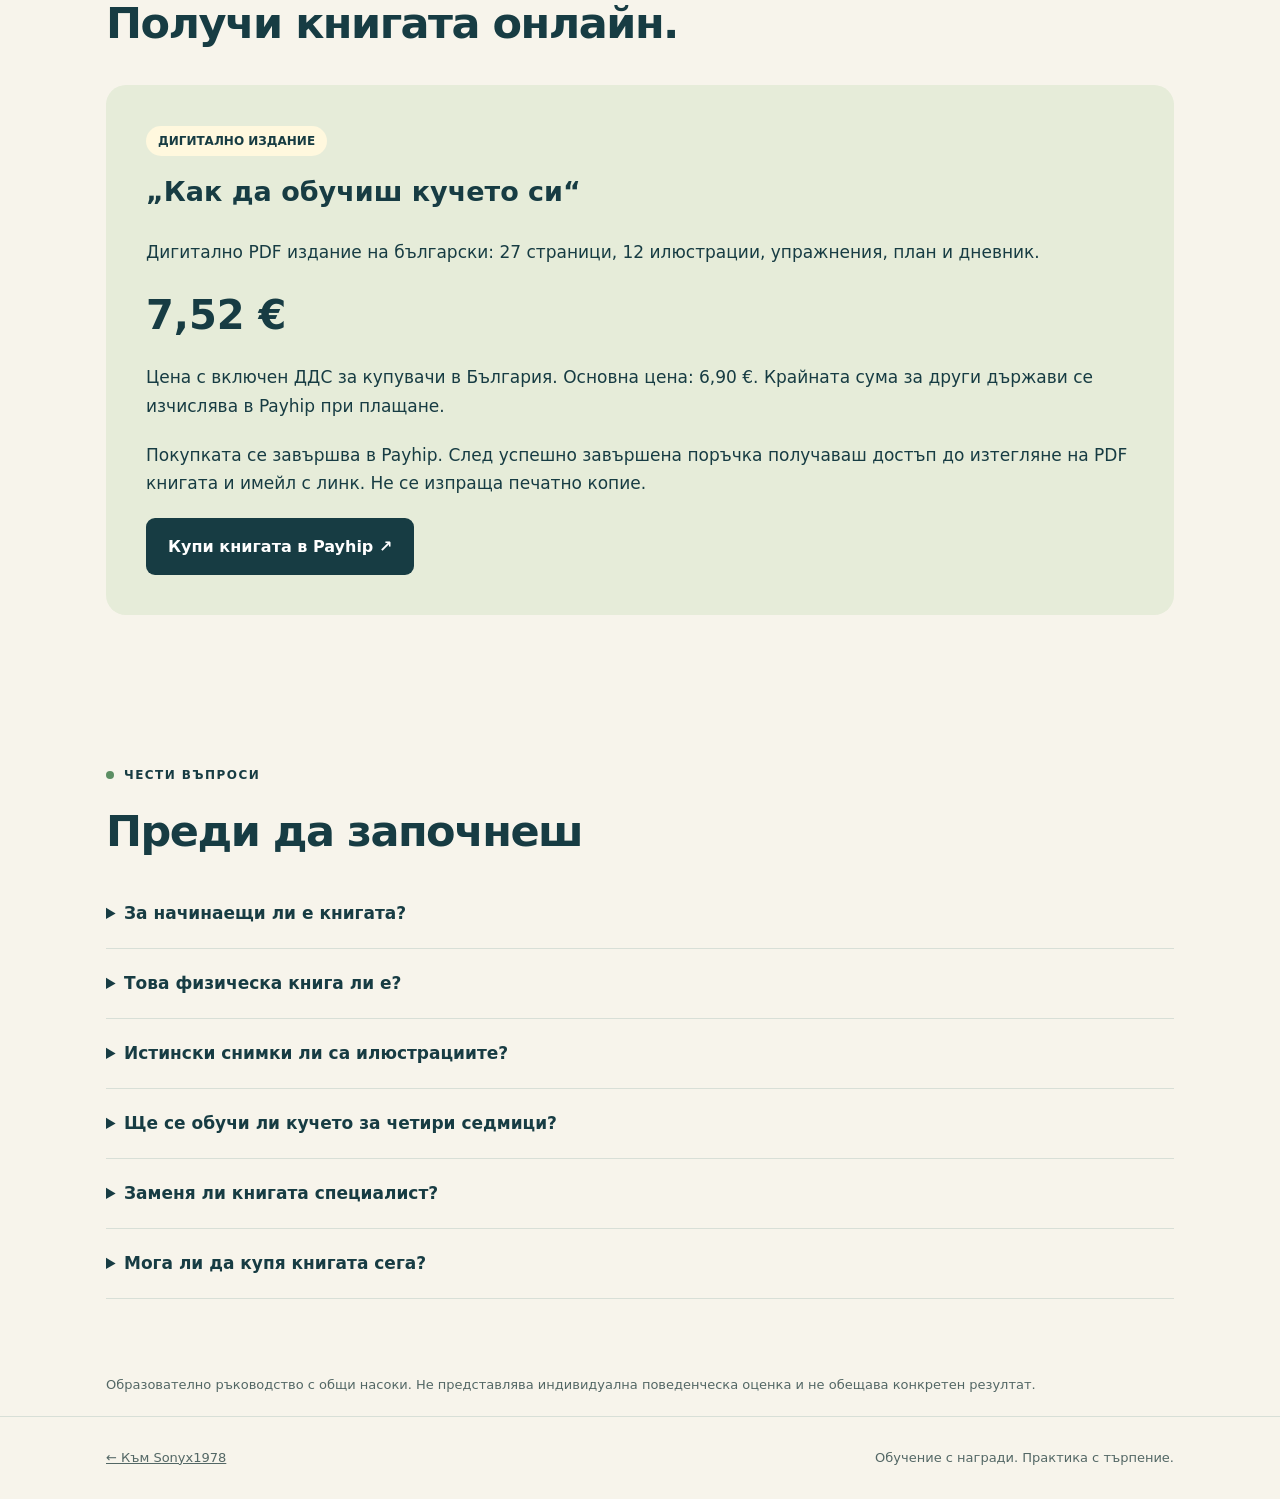
==== commit b4bc5105: "Connect book landing page to Payhip checkout and update Bulgarian VAT-inclusive price" ====
--- a/kniga-kuche.html
+++ b/kniga-kuche.html
@@ -2,11 +2,11 @@
 <html lang="bg"><head><meta charset="utf-8"><meta name="viewport" content="width=device-width,initial-scale=1"><title>Как да обучиш кучето си | Sonyx1978</title><meta name="description" content="Илюстрована дигитална книга на български: 6 основни команди, 12 нагледни илюстрации и план за практика. Разгледай безплатен откъс."><meta name="theme-color" content="#173c43"><link rel="icon" href="./favicon.svg"><style>
 :root{--ink:#173c43;--paper:#f7f4eb;--muted:#536765;--line:#d8dfd7;--accent:#d8edb0}*{box-sizing:border-box}html{scroll-behavior:smooth;scroll-padding-top:30px}body{margin:0;background:var(--paper);color:var(--ink);font:17px/1.7 system-ui,-apple-system,sans-serif}a{color:inherit}.wrap{max-width:1120px;margin:auto;padding:0 26px}header{padding:25px 0;border-bottom:1px solid var(--line)}nav{display:flex;align-items:center;justify-content:space-between;gap:20px}.brand{text-decoration:none;font-weight:800;font-size:21px}.navlink{font-size:14px}.hero{display:grid;grid-template-columns:1.05fr 1fr;align-items:center;gap:65px;padding:80px 0 70px}.eyebrow{font-size:12px;font-weight:750;letter-spacing:.12em;text-transform:uppercase}.eyebrow:before{content:'';display:inline-block;background:#5c8e63;width:8px;height:8px;border-radius:50%;margin-right:10px}h1{font-size:clamp(40px,5.4vw,64px);line-height:1.08;letter-spacing:-.055em;margin:20px 0 25px}h1 em{font-style:normal;color:#527960}h2{font-size:clamp(29px,3.5vw,43px);line-height:1.2;letter-spacing:-.035em;margin:12px 0 22px}h3{font-size:21px;line-height:1.35}p{margin:0 0 20px}.lead{font-size:19px;color:var(--muted)}.button{display:inline-flex;padding:15px 22px;background:var(--ink);color:white;border-radius:9px;font-weight:700;text-decoration:none;border:0;font-size:16px;cursor:pointer}.button:focus-visible,a:focus-visible,summary:focus-visible{outline:3px solid #d99d47;outline-offset:5px}.quiet{font-size:13px;color:var(--muted);margin-top:15px}.book{background:#e6e5d6;padding:24px;border-radius:22px;transform:rotate(2deg);box-shadow:15px 22px 0 #173c4312}.book-inner{border-radius:8px;overflow:hidden;background:#173c43;color:white}.cover-top{padding:30px 25px}.cover-top span{font-size:11px;letter-spacing:.14em}.cover-top strong{display:block;font-size:35px;letter-spacing:-.04em;line-height:1.12;margin:17px 0}.cover-top small{color:#d8edb0;font-size:14px}.book img{display:block;width:100%;height:auto}.cover-bottom{padding:17px 25px;font-size:12px;color:#e0e8df}.stats{display:grid;grid-template-columns:repeat(4,1fr);border-top:1px solid var(--line);border-bottom:1px solid var(--line);padding:25px 0;gap:15px}.stats strong{font-size:30px;display:block;line-height:1.2}.stats span{font-size:13px;color:var(--muted)}section.content{padding:75px 0}.intro{max-width:700px}.grid{display:grid;grid-template-columns:repeat(3,1fr);gap:25px;margin-top:35px}.item{border-top:2px solid var(--line);padding-top:20px}.item small{font-size:12px;color:#527960}.item p{font-size:15px;color:var(--muted)}.dark{background:var(--ink);color:white}.dark .eyebrow{color:var(--accent)}.dark p{color:#d2ddd7}.split{display:grid;grid-template-columns:1fr 1fr;gap:70px;align-items:start}.check{list-style:none;padding:0}.check li{padding:12px 0;border-bottom:1px solid #ffffff25}.check li:before{content:'✓';margin-right:12px;color:var(--accent)}.excerpt{background:white;border:1px solid var(--line);border-radius:16px;padding:32px;box-shadow:0 15px 35px #173c4308}.excerpt .label{color:#527960;font-size:12px;letter-spacing:.1em;font-weight:750}.excerpt ol{padding-left:22px}.excerpt li{padding:7px 0}.excerpt footer{font-size:13px;color:var(--muted);margin-top:22px}.purchase{background:#e6ecd9;border-radius:20px;padding:40px;margin-top:35px}.purchase h3{font-size:27px;margin-top:0}.status{display:inline-block;background:#fff8de;padding:5px 12px;border-radius:99px;font-size:12px;font-weight:700;margin-bottom:18px}.faq details{padding:20px 0;border-bottom:1px solid var(--line)}summary{cursor:pointer;font-weight:700}.faq details p{margin-top:15px;font-size:15px;color:var(--muted)}.sitefooter{padding:30px 0;border-top:1px solid var(--line);font-size:13px;color:var(--muted)}.sitefooter div{display:flex;justify-content:space-between;gap:24px}.note{font-size:13px;color:var(--muted)}@media(max-width:760px){.hero{grid-template-columns:1fr;padding:45px 0;gap:40px}.book{max-width:440px;margin:auto;transform:none}.stats{grid-template-columns:repeat(2,1fr);row-gap:25px}.grid{grid-template-columns:1fr 1fr}.split{grid-template-columns:1fr;gap:30px}section.content{padding:48px 0}.purchase,.excerpt{padding:25px}.sitefooter div{display:block}.navlink{font-size:12px}}@media(max-width:420px){.grid{grid-template-columns:1fr}.wrap{padding:0 20px}}@media(prefers-reduced-motion:reduce){html{scroll-behavior:auto}}
 </style></head><body><header><nav class="wrap"><a class="brand" href="./">sonyx1978<span style="color:#5c8e63">.</span></a><a class="navlink" href="#otkas">Прочети безплатен откъс ↗</a></nav></header>
-<main><div class="wrap"><section class="hero"><div><p class="eyebrow">Дигитална книга · на български</p><h1>По-спокойни разходки.<br><em>По-добро разбиране.</em></h1><p class="lead">Започни да обучаваш кучето си с ясни команди, награди и малки стъпки, които можете да упражнявате заедно.</p><p>„Как да обучиш кучето си“ е нагледно ръководство за начинаещи стопани — от първото „Седни“ до ходенето с отпуснат повод.</p><a class="button" href="#otkas">Разгледай книгата ↓</a><p class="quiet"><strong>Цена: 6,90 €</strong> · PDF формат · 27 страници<br>Чети на телефон, таблет или компютър</p></div><div class="book"><div class="book-inner"><div class="cover-top"><span>ОБУЧЕНИЕ С ДОВЕРИЕ</span><strong>Как да обучиш<br>кучето си</strong><small>Стъпка по стъпка, с награди и доверие</small></div><img src="[data-uri]" alt="Фотореалистична AI илюстрация: стопанка награждава спокойно седнало куче" width="640" height="470"><div class="cover-bottom">Илюстровано практическо ръководство</div></div></div></section>
+<main><div class="wrap"><section class="hero"><div><p class="eyebrow">Дигитална книга · на български</p><h1>По-спокойни разходки.<br><em>По-добро разбиране.</em></h1><p class="lead">Започни да обучаваш кучето си с ясни команди, награди и малки стъпки, които можете да упражнявате заедно.</p><p>„Как да обучиш кучето си“ е нагледно ръководство за начинаещи стопани — от първото „Седни“ до ходенето с отпуснат повод.</p><a class="button" href="#otkas">Разгледай книгата ↓</a><p class="quiet"><strong>7,52 € с ДДС за България</strong> · PDF формат · 27 страници<br>Чети на телефон, таблет или компютър</p></div><div class="book"><div class="book-inner"><div class="cover-top"><span>ОБУЧЕНИЕ С ДОВЕРИЕ</span><strong>Как да обучиш<br>кучето си</strong><small>Стъпка по стъпка, с награди и доверие</small></div><img src="[data-uri]" alt="Фотореалистична AI илюстрация: стопанка награждава спокойно седнало куче" width="640" height="470"><div class="cover-bottom">Илюстровано практическо ръководство</div></div></div></section>
 <div class="stats" aria-label="Какво съдържа книгата"><div><strong>27</strong><span>страници с насоки</span></div><div><strong>12</strong><span>AI илюстрации</span></div><div><strong>6</strong><span>основни команди</span></div><div><strong>4</strong><span>седмици примерна практика</span></div></div>
 <section class="content"><div class="intro"><p class="eyebrow">От объркване към ясни стъпки</p><h2>Не е нужно да знаеш<br>откъде да започнеш.</h2><p class="lead">Книгата ти дава подредена отправна точка: какво да подготвиш, как да покажеш действието и кога да наградиш.</p><p>За стопани, които искат да изградят полезни навици чрез положително подкрепление. Темпото зависи от кучето — планът не обещава готов резултат за определен срок.</p></div><div class="grid"><div class="item"><h3>Виж как изглежда</h3><p>Два нагледни кадъра за всяка основна команда, с кратки указания под тях.</p></div><div class="item"><h3>Разбери следващата стъпка</h3><p>Подготовка, изпълнение, практика и решения на често срещани затруднения.</p></div><div class="item"><h3>Проследи напредъка</h3><p>Примерен четириседмичен план и дневник за успешните опити.</p></div></div></section></div>
 <div class="dark"><section class="content wrap split"><div><p class="eyebrow">Какво ще упражнявате</p><h2>Шест команди.<br>Една по-добра връзка.</h2><p>Всяка глава съдържа начални стъпки и допълнителна практика. Преминавате нататък, когато задачата е спокойна и разбираема.</p></div><ul class="check"><li><strong>„Седни“</strong> — ясна начална позиция</li><li><strong>„Легни“</strong> — доброволно и удобно лягане</li><li><strong>„Стой“</strong> — кратко изчакване и освобождаване</li><li><strong>„Ела“</strong> — положителна история при повикване</li><li><strong>„До мен“</strong> — ходене с отпуснат повод</li><li><strong>„На място“</strong> — приятно място за почивка</li></ul></section></div>
-<div class="wrap"><section class="content split" id="otkas"><div><p class="eyebrow">Погледни отвътре</p><h2>Една команда.<br>Няколко ясни стъпки.</h2><p class="lead">Този безплатен откъс показва подхода в книгата. Започни в тиха стая, с нехлъзгава настилка и кратка сесия.</p><p>В пълното ръководство ще намериш и насоки за възрастта, езика на тялото, вниманието към стопанина, хигиенните навици и социализацията.</p><a href="#poluchavane">Виж статуса на изданието ↓</a></div><article class="excerpt"><span class="label">БЕЗПЛАТЕН ОТКЪС · „СЕДНИ“</span><h3>Първите успешни опити</h3><ol><li>Дръж малка награда близо до носа на кучето, без да я вдигаш прекалено високо.</li><li>Премести ръката леко нагоре и назад. Щом кучето седне, отбележи с „Да!“ и награди, докато още седи.</li><li>След няколко успешни повторения кажи „Седни“ преди жеста. Постепенно скрий храната и награждавай от другата ръка.</li><li>Дай „Свободно“, за да приключиш позицията. Премини към по-трудна среда постепенно.</li></ol><footer>Не натискай таза. Ако скача, ръката може да е твърде високо. При болка или дискомфорт прекрати упражнението.</footer></article></section>
-<section class="content" id="poluchavane"><p class="eyebrow">Твоят следващ ход</p><h2>Запознай се с книгата.<br>Продажбите предстоят.</h2><div class="purchase"><span class="status">ПОДГОТВЯ СЕ ЗА ПРОДАЖБА</span><h3>„Как да обучиш кучето си“</h3><p>Дигитално PDF издание на български: 27 страници, 12 илюстрации, упражнения, план и дневник.</p><p style="font-size:40px;font-weight:800;line-height:1.2;margin:24px 0" aria-label="Цена 6 евро и 90 цента">6,90 €</p><p>Еднократна цена за дигиталното PDF издание.</p><p><strong>Плащането и получаването на файла се подготвят.</strong> В момента страницата не приема поръчки или плащания.</p><a class="button" href="#otkas">Прочети безплатния откъс ↑</a></div></section>
-<section class="content faq"><p class="eyebrow">Чести въпроси</p><h2>Преди да започнеш</h2><details><summary>За начинаещи ли е книгата?</summary><p>Да. Обясненията започват с подготовката, наградите и кратките сесии. Има насоки за кученца, подрастващи, възрастни и по-възрастни кучета.</p></details><details><summary>Това физическа книга ли е?</summary><p>Не. Изданието е дигитален PDF файл, който може да се чете на телефон, таблет или компютър. Не се изпраща печатно копие.</p></details><details><summary>Истински снимки ли са илюстрациите?</summary><p>Илюстрациите са фотореалистични изображения, създадени с AI. Те показват примерни позиции; последователността на упражненията е описана в текста.</p></details><details><summary>Ще се обучи ли кучето за четири седмици?</summary><p>Не може да се гарантира срок. Четириседмичният план е примерна организация на практиката. Напредъкът зависи от кучето, средата и последователността на упражненията.</p></details><details><summary>Заменя ли книгата специалист?</summary><p>Не. При болка, хапане, силен страх, паника или внезапна промяна в поведението потърси ветеринарен лекар и квалифициран специалист, който работи с награди.</p></details><details><summary>Мога ли да купя книгата сега?</summary><p>Все още не. Цената на дигиталната книга е 6,90 €. Плащането и получаването на файла се подготвят. Тук няма активен платежен формуляр.</p></details></section><p class="note">Образователно ръководство с общи насоки. Не представлява индивидуална поведенческа оценка и не обещава конкретен резултат.</p></div></main>
+<div class="wrap"><section class="content split" id="otkas"><div><p class="eyebrow">Погледни отвътре</p><h2>Една команда.<br>Няколко ясни стъпки.</h2><p class="lead">Този безплатен откъс показва подхода в книгата. Започни в тиха стая, с нехлъзгава настилка и кратка сесия.</p><p>В пълното ръководство ще намериш и насоки за възрастта, езика на тялото, вниманието към стопанина, хигиенните навици и социализацията.</p><a href="#poluchavane">Виж покупката и получаването ↓</a></div><article class="excerpt"><span class="label">БЕЗПЛАТЕН ОТКЪС · „СЕДНИ“</span><h3>Първите успешни опити</h3><ol><li>Дръж малка награда близо до носа на кучето, без да я вдигаш прекалено високо.</li><li>Премести ръката леко нагоре и назад. Щом кучето седне, отбележи с „Да!“ и награди, докато още седи.</li><li>След няколко успешни повторения кажи „Седни“ преди жеста. Постепенно скрий храната и награждавай от другата ръка.</li><li>Дай „Свободно“, за да приключиш позицията. Премини към по-трудна среда постепенно.</li></ol><footer>Не натискай таза. Ако скача, ръката може да е твърде високо. При болка или дискомфорт прекрати упражнението.</footer></article></section>
+<section class="content" id="poluchavane"><p class="eyebrow">Твоят следващ ход</p><h2>Започни с първата команда.<br>Получи книгата онлайн.</h2><div class="purchase"><span class="status">ДИГИТАЛНО ИЗДАНИЕ</span><h3>„Как да обучиш кучето си“</h3><p>Дигитално PDF издание на български: 27 страници, 12 илюстрации, упражнения, план и дневник.</p><p style="font-size:40px;font-weight:800;line-height:1.2;margin:24px 0" aria-label="Цена за България 7 евро и 52 цента с ДДС">7,52 €</p><p>Цена с включен ДДС за купувачи в България. Основна цена: 6,90 €. Крайната сума за други държави се изчислява в Payhip при плащане.</p><p>Покупката се завършва в Payhip. След успешно завършена поръчка получаваш достъп до изтегляне на PDF книгата и имейл с линк. Не се изпраща печатно копие.</p><a class="button" href="https://payhip.com/b/uVpxv">Купи книгата в Payhip ↗</a></div></section>
+<section class="content faq"><p class="eyebrow">Чести въпроси</p><h2>Преди да започнеш</h2><details><summary>За начинаещи ли е книгата?</summary><p>Да. Обясненията започват с подготовката, наградите и кратките сесии. Има насоки за кученца, подрастващи, възрастни и по-възрастни кучета.</p></details><details><summary>Това физическа книга ли е?</summary><p>Не. Изданието е дигитален PDF файл, който може да се чете на телефон, таблет или компютър. Не се изпраща печатно копие.</p></details><details><summary>Истински снимки ли са илюстрациите?</summary><p>Илюстрациите са фотореалистични изображения, създадени с AI. Те показват примерни позиции; последователността на упражненията е описана в текста.</p></details><details><summary>Ще се обучи ли кучето за четири седмици?</summary><p>Не може да се гарантира срок. Четириседмичният план е примерна организация на практиката. Напредъкът зависи от кучето, средата и последователността на упражненията.</p></details><details><summary>Заменя ли книгата специалист?</summary><p>Не. При болка, хапане, силен страх, паника или внезапна промяна в поведението потърси ветеринарен лекар и квалифициран специалист, който работи с награди.</p></details><details><summary>Мога ли да купя книгата сега?</summary><p>Да. Бутонът „Купи книгата в Payhip“ води към продуктовата страница. За България показаната крайна цена е 7,52 € с ДДС. Провери окончателната сума преди плащане. След завършена поръчка Payhip предоставя страницата за изтегляне и изпраща имейл с линк.</p></details></section><p class="note">Образователно ръководство с общи насоки. Не представлява индивидуална поведенческа оценка и не обещава конкретен резултат.</p></div></main>
 <footer class="sitefooter"><div class="wrap"><a href="./">← Към Sonyx1978</a><span>Обучение с награди. Практика с търпение.</span></div></footer></body></html>
